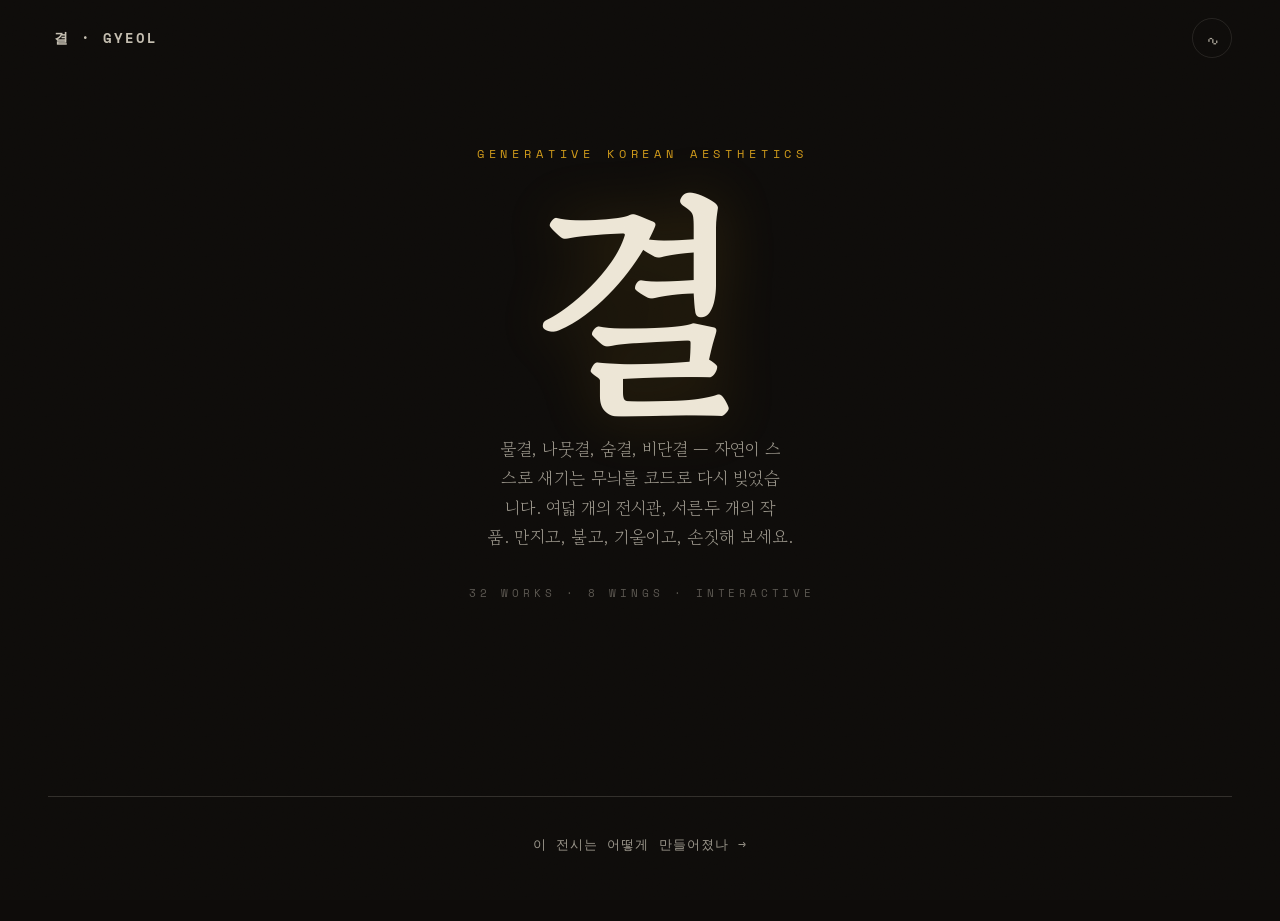
==== index.html @ f8fe2793 "feat: 아트리움/뷰어 정적 뼈대 Co-Authored-By: Claude Fable 5 <noreply@anthropic.com>" ====
<!DOCTYPE html>
<html lang="ko">
<head>
  <meta charset="UTF-8" />
  <meta name="viewport" content="width=device-width, initial-scale=1.0, viewport-fit=cover" />
  <meta name="description" content="결 · GYEOL — 한국적 미감을 코드로 다시 빚은 8관 32작품 인터랙티브 미디어 아트 전시." />
  <title>결 · GYEOL — 한국적 미감의 제너러티브 전시</title>
  <link rel="preconnect" href="https://fonts.googleapis.com" />
  <link rel="preconnect" href="https://fonts.gstatic.com" crossorigin />
  <link href="https://fonts.googleapis.com/css2?family=Gowun+Batang:wght@400;700&family=Space+Mono:wght@400;700&display=swap" rel="stylesheet" />
  <link rel="stylesheet" href="./css/style.css" />
  <script type="importmap">
  { "imports": {
      "three": "https://cdn.jsdelivr.net/npm/three@0.161.0/build/three.module.js",
      "three/addons/": "https://cdn.jsdelivr.net/npm/three@0.161.0/examples/jsm/" } }
  </script>
</head>
<body data-view="atrium">
  <div class="grain" aria-hidden="true"></div>
  <header class="topbar">
    <button class="brand" data-action="home" aria-label="아트리움으로">결 · GYEOL</button>
    <button class="sound-toggle" data-action="sound" aria-pressed="false" aria-label="사운드 켜기/끄기">∿</button>
  </header>
  <main id="atrium" class="atrium">
    <section class="hero">
      <p class="hero__eyebrow">GENERATIVE KOREAN AESTHETICS</p>
      <h1 class="hero__title">결</h1>
      <p class="hero__lead">물결, 나뭇결, 숨결, 비단결 — 자연이 스스로 새기는 무늬를 코드로 다시 빚었습니다.
        여덟 개의 전시관, 서른두 개의 작품. 만지고, 불고, 기울이고, 손짓해 보세요.</p>
      <p class="hero__meta">32 WORKS · 8 WINGS · INTERACTIVE</p>
    </section>
    <section id="wings" class="wings" aria-label="전시관 목록"><!-- main.js가 주입 --></section>
    <footer class="foot"><a href="./making-of.html">이 전시는 어떻게 만들어졌나 →</a></footer>
  </main>
  <section id="viewer" class="viewer" hidden>
    <div id="stage" class="stage"></div>
    <div class="viewer__hud">
      <button data-action="close" aria-label="닫기">✕</button>
      <button data-action="prev" aria-label="이전 작품">‹</button>
      <button data-action="next" aria-label="다음 작품">›</button>
      <button data-action="info" aria-label="작품 정보" aria-expanded="false">ⓘ</button>
    </div>
    <aside id="panel" class="viewer__panel" hidden>
      <h2 id="viewer-title"></h2>
      <p id="viewer-desc"></p>
      <p id="viewer-note" class="note"></p>
    </aside>
    <p id="hint" class="viewer__hint" hidden></p>
  </section>
  <script type="module" src="./js/main.js"></script>
</body>
</html>
---- css/style.css ----
/* ═══════════════════════════════════════════════════════════════════
   결 · GYEOL — 한국적 미감의 제너러티브 미디어 아트 전시
   전역 스타일: 먹빛 배경 위 한지색 타이포, 갤러리다운 여백과 트랜지션
   ═══════════════════════════════════════════════════════════════════ */

:root {
  /* 팔레트 — 먹(ink)·한지(paper)·단청(오방색) */
  --ink:#0E0C0A; --paper:#EDE6D6; --red:#C23B22; --blue:#2C5F93;
  --gold:#E3A81C; --black:#1A1611;

  /* 파생 톤 */
  --paper-dim:color-mix(in srgb,var(--paper) 62%,transparent);
  --paper-faint:color-mix(in srgb,var(--paper) 34%,transparent);
  --hairline:color-mix(in srgb,var(--paper) 16%,transparent);
  --hairline-hi:color-mix(in srgb,var(--gold) 66%,transparent);
  --veil:color-mix(in srgb,var(--ink) 72%,transparent);

  /* 타이포 */
  --serif:'Gowun Batang',serif; --mono:'Space Mono',monospace;

  /* 리듬 */
  --pad:clamp(1.25rem,4vw,3rem);
  --ease:cubic-bezier(.22,.61,.36,1);
}

* { margin:0; box-sizing:border-box; }
html,body { height:100%; }

body {
  background:var(--ink);
  color:var(--paper);
  font-family:var(--serif);
  font-weight:400;
  line-height:1.7;
  overflow-x:hidden;
  -webkit-font-smoothing:antialiased;
  text-rendering:optimizeLegibility;
}

::selection { background:var(--gold); color:var(--ink); }

:where(a){ color:inherit; text-decoration:none; }

:where(button){
  font:inherit; color:inherit; background:none;
  border:0; cursor:pointer; -webkit-tap-highlight-color:transparent;
}

:where(button,a):focus-visible{
  outline:2px solid var(--gold);
  outline-offset:3px;
  border-radius:2px;
}

/* ── 한지 질감: feTurbulence 노이즈 오버레이 ───────────────────────── */
.grain {
  position:fixed; inset:0; pointer-events:none; opacity:.06; z-index:50;
  mix-blend-mode:overlay;
  background-image:url("data:image/svg+xml,%3Csvg xmlns='http://www.w3.org/2000/svg' width='160' height='160'%3E%3Cfilter id='n'%3E%3CfeTurbulence type='fractalNoise' baseFrequency='0.82' numOctaves='3' stitchTiles='stitch'/%3E%3C/filter%3E%3Crect width='100%25' height='100%25' filter='url(%23n)'/%3E%3C/svg%3E");
}

/* ── 뷰 상태 전환 (아트리움 ↔ 뷰어) ──────────────────────────────── */
body[data-view="viewer"] #atrium { display:none; }
body[data-view="atrium"] #viewer { display:none; }
body[data-view="viewer"]{ overflow:hidden; }

/* ═══════════════════════ 상단 바 ═══════════════════════════════════ */
.topbar {
  position:fixed; inset:0 0 auto 0; z-index:60;
  display:flex; align-items:center; justify-content:space-between;
  padding:1.15rem var(--pad);
  pointer-events:none;
}
.topbar > * { pointer-events:auto; }

.brand {
  font-family:var(--mono);
  font-size:.9rem; font-weight:700;
  letter-spacing:.14em;
  color:var(--paper);
  opacity:.82;
  transition:opacity .3s var(--ease), letter-spacing .4s var(--ease);
}
.brand:hover { opacity:1; letter-spacing:.2em; }

.sound-toggle {
  width:2.5rem; height:2.5rem;
  display:grid; place-items:center;
  font-size:1.3rem; line-height:1;
  color:var(--paper);
  border:1px solid var(--hairline);
  border-radius:50%;
  opacity:.7;
  transition:opacity .3s var(--ease), border-color .3s var(--ease),
             color .3s var(--ease), transform .4s var(--ease);
}
.sound-toggle:hover { opacity:1; border-color:var(--hairline-hi); color:var(--gold); }
.sound-toggle[aria-pressed="true"]{
  opacity:1; color:var(--gold); border-color:var(--hairline-hi);
  box-shadow:0 0 0 1px color-mix(in srgb,var(--gold) 30%,transparent) inset;
}

/* ═══════════════════════ 아트리움 ═════════════════════════════════ */
.atrium { min-height:100%; }

/* ── 히어로 ──────────────────────────────────────────────────────── */
.hero {
  display:flex; flex-direction:column; align-items:center;
  text-align:center;
  padding:clamp(7rem,16vh,11rem) var(--pad) clamp(3rem,8vh,5rem);
}

.hero__eyebrow {
  font-family:var(--mono);
  font-size:.72rem; letter-spacing:.42em;
  color:var(--gold);
  opacity:.9;
  padding-left:.42em; /* 자간 시각 보정 */
  margin-bottom:1.6rem;
}

.hero__title {
  font-size:clamp(6rem,24vw,15rem);
  font-weight:700;
  line-height:.9;
  letter-spacing:.02em;
  color:var(--paper);
  text-shadow:0 0 60px color-mix(in srgb,var(--gold) 18%,transparent);
  margin-bottom:1.8rem;
}

.hero__lead {
  max-width:38ch;
  font-size:clamp(1rem,1.35vw,1.18rem);
  color:var(--paper-dim);
  text-wrap:balance;
  margin-bottom:2rem;
}

.hero__meta {
  font-family:var(--mono);
  font-size:.7rem; letter-spacing:.34em;
  color:var(--paper-faint);
  padding-left:.34em;
}

/* ═══════════════════════ 전시관 그리드 ═════════════════════════════ */
.wings {
  display:grid;
  grid-template-columns:repeat(auto-fill,minmax(280px,1fr));
  gap:1rem;
  padding:2rem var(--pad) clamp(4rem,10vh,6rem);
  max-width:1400px;
  margin-inline:auto;
}

.wing-card {
  position:relative;
  display:flex; flex-direction:column; gap:.85rem;
  min-height:14rem;
  padding:1.6rem 1.5rem 1.5rem;
  border:1px solid var(--hairline);
  background:linear-gradient(160deg,
    color-mix(in srgb,var(--paper) 4%,transparent),
    transparent 62%);
  color:inherit; text-align:left;
  overflow:hidden;
  transition:border-color .4s var(--ease), transform .4s var(--ease),
             background .4s var(--ease);
}
/* 좌상단 단청 악센트 라인 — hover 시 자라남 */
.wing-card::before {
  content:""; position:absolute; top:0; left:0;
  width:2px; height:0;
  background:linear-gradient(var(--gold),var(--red));
  transition:height .45s var(--ease);
}
.wing-card:hover,
.wing-card:focus-visible {
  border-color:var(--hairline-hi);
  transform:translateY(-4px);
  background:linear-gradient(160deg,
    color-mix(in srgb,var(--paper) 8%,transparent),
    transparent 66%);
}
.wing-card:hover::before,
.wing-card:focus-visible::before { height:100%; }

/* 관 번호 (main.js 주입 마크업 대비 방어적 스타일) */
.wing-card__index,
.wing-card [data-index] {
  font-family:var(--mono);
  font-size:.72rem; letter-spacing:.28em;
  color:var(--gold); opacity:.85;
}

/* 관 이름 — 한글 + 한자 */
.wing-card h2,
.wing-card__name {
  font-size:1.7rem; font-weight:700; line-height:1.25;
  letter-spacing:.01em;
  color:var(--paper);
}
.wing-card h2 .hanja,
.wing-card__hanja {
  font-weight:400;
  color:var(--paper-dim);
  margin-left:.35em;
  font-size:.8em;
}

/* 관 테마 설명 */
.wing-card p,
.wing-card__theme {
  font-size:.95rem;
  color:var(--paper-dim);
}

/* 작품 칩 목록 */
.wing-card__works {
  display:flex; flex-wrap:wrap; gap:.4rem .6rem;
  margin-top:auto; padding-top:.4rem;
  list-style:none;
}
.work-chip {
  font-family:var(--mono);
  font-size:.75rem; opacity:.7;
  transition:opacity .3s var(--ease), color .3s var(--ease);
}
.work-chip::before { content:"·\00a0"; color:var(--gold); }
.work-chip:first-child::before { content:none; }
.wing-card:hover .work-chip { opacity:.95; }

/* ═══════════════════════ 푸터 ═════════════════════════════════════ */
.foot {
  text-align:center;
  padding:2rem var(--pad) 4rem;
  border-top:1px solid var(--hairline);
  margin:0 var(--pad);
}
.foot a {
  font-family:var(--mono);
  font-size:.82rem; letter-spacing:.08em;
  color:var(--paper-dim);
  transition:color .3s var(--ease), letter-spacing .4s var(--ease);
}
.foot a:hover { color:var(--gold); letter-spacing:.13em; }

/* ═══════════════════════ 뷰어 (전체화면) ═══════════════════════════ */
.viewer { position:fixed; inset:0; z-index:40; background:var(--black); }

.stage, .stage canvas {
  position:absolute; inset:0;
  width:100%; height:100%;
  display:block;
}

/* ── HUD: 화면 모서리 배치, 반투명, hover 시 선명 ─────────────────── */
.viewer__hud { position:absolute; inset:0; pointer-events:none; z-index:2; }

.viewer__hud button {
  position:absolute;
  display:grid; place-items:center;
  width:3rem; height:3rem;
  font-size:1.35rem; line-height:1;
  color:var(--paper);
  background:color-mix(in srgb,var(--ink) 42%,transparent);
  border:1px solid var(--hairline);
  border-radius:50%;
  opacity:.42;
  backdrop-filter:blur(6px); -webkit-backdrop-filter:blur(6px);
  pointer-events:auto;
  transition:opacity .3s var(--ease), border-color .3s var(--ease),
             background .3s var(--ease), transform .3s var(--ease);
}
.viewer__hud button:hover,
.viewer__hud button:focus-visible {
  opacity:1; border-color:var(--hairline-hi);
  background:color-mix(in srgb,var(--ink) 66%,transparent);
}

/* close·sound가 우상단에서 나란히: [✕]  [∿] */
.viewer__hud [data-action="close"]{ top:1.05rem; right:4.6rem; }
.viewer__hud [data-action="prev"] { top:50%; left:1.25rem; transform:translateY(-50%); }
.viewer__hud [data-action="next"] { top:50%; right:1.25rem; transform:translateY(-50%); }
.viewer__hud [data-action="prev"]:hover,
.viewer__hud [data-action="next"]:hover { transform:translateY(-50%) scale(1.06); }
.viewer__hud [data-action="info"] { bottom:1.5rem; right:1.5rem; font-size:1.2rem; }
.viewer__hud [data-action="info"][aria-expanded="true"]{
  opacity:1; color:var(--gold); border-color:var(--hairline-hi);
}

/* ── 정보 패널: 우측 하단 유리모피즘 카드 ────────────────────────── */
.viewer__panel {
  position:absolute; right:1.5rem; bottom:5.4rem; z-index:3;
  width:min(30rem,calc(100vw - 3rem));
  padding:1.6rem 1.7rem;
  background:color-mix(in srgb,var(--ink) 58%,transparent);
  border:1px solid var(--hairline);
  border-radius:14px;
  backdrop-filter:blur(16px) saturate(1.3);
  -webkit-backdrop-filter:blur(16px) saturate(1.3);
  box-shadow:0 18px 50px color-mix(in srgb,#000 55%,transparent);
  transition:opacity .38s var(--ease), transform .38s var(--ease);
}
/* [hidden] 를 애니메이션 가능한 상태로 재정의 (main.js가 토글) */
.viewer__panel[hidden]{
  display:block;
  opacity:0; transform:translateY(14px) scale(.98);
  pointer-events:none;
}
.viewer__panel h2 {
  font-size:1.5rem; font-weight:700; line-height:1.3;
  margin-bottom:.6rem; color:var(--paper);
}
.viewer__panel p { font-size:.95rem; color:var(--paper-dim); }
.viewer__panel .note {
  margin-top:.9rem; padding-top:.9rem;
  border-top:1px solid var(--hairline);
  font-family:var(--mono);
  font-size:.78rem; line-height:1.65;
  color:var(--paper-faint);
}

/* ── 힌트 바: 하단 중앙 ──────────────────────────────────────────── */
.viewer__hint {
  position:absolute; left:50%; bottom:1.6rem; z-index:3;
  transform:translateX(-50%);
  max-width:min(90vw,32rem);
  padding:.6rem 1.15rem;
  text-align:center;
  font-family:var(--mono);
  font-size:.76rem; letter-spacing:.04em;
  color:var(--paper-dim);
  background:color-mix(in srgb,var(--ink) 52%,transparent);
  border:1px solid var(--hairline);
  border-radius:999px;
  backdrop-filter:blur(8px); -webkit-backdrop-filter:blur(8px);
  transition:opacity .4s var(--ease), transform .4s var(--ease);
}
.viewer__hint[hidden]{
  display:block;
  opacity:0; transform:translateX(-50%) translateY(8px);
  pointer-events:none;
}

/* ═══════════════════════ 반응형 ═══════════════════════════════════ */
@media (max-width:900px){
  .wings { grid-template-columns:repeat(auto-fill,minmax(240px,1fr)); }
  .viewer__panel { right:1rem; left:1rem; width:auto; bottom:5rem; }
}

@media (max-width:600px){
  .hero { padding-top:8rem; }
  .hero__title { font-size:4rem; }
  .hero__lead { font-size:1rem; }
  .wings { padding:1rem; grid-template-columns:1fr; }
  .wing-card { min-height:12rem; }
  .viewer__hud button { width:2.7rem; height:2.7rem; font-size:1.2rem; }
  .viewer__hud [data-action="close"]{ right:4.2rem; }
  .foot { margin:0; }
}

/* ── 접근성: 모션 최소화 선호 ────────────────────────────────────── */
@media (prefers-reduced-motion:reduce){
  * { transition-duration:.01ms !important; animation-duration:.01ms !important; }
  .wing-card:hover,
  .wing-card:focus-visible { transform:none; }
}
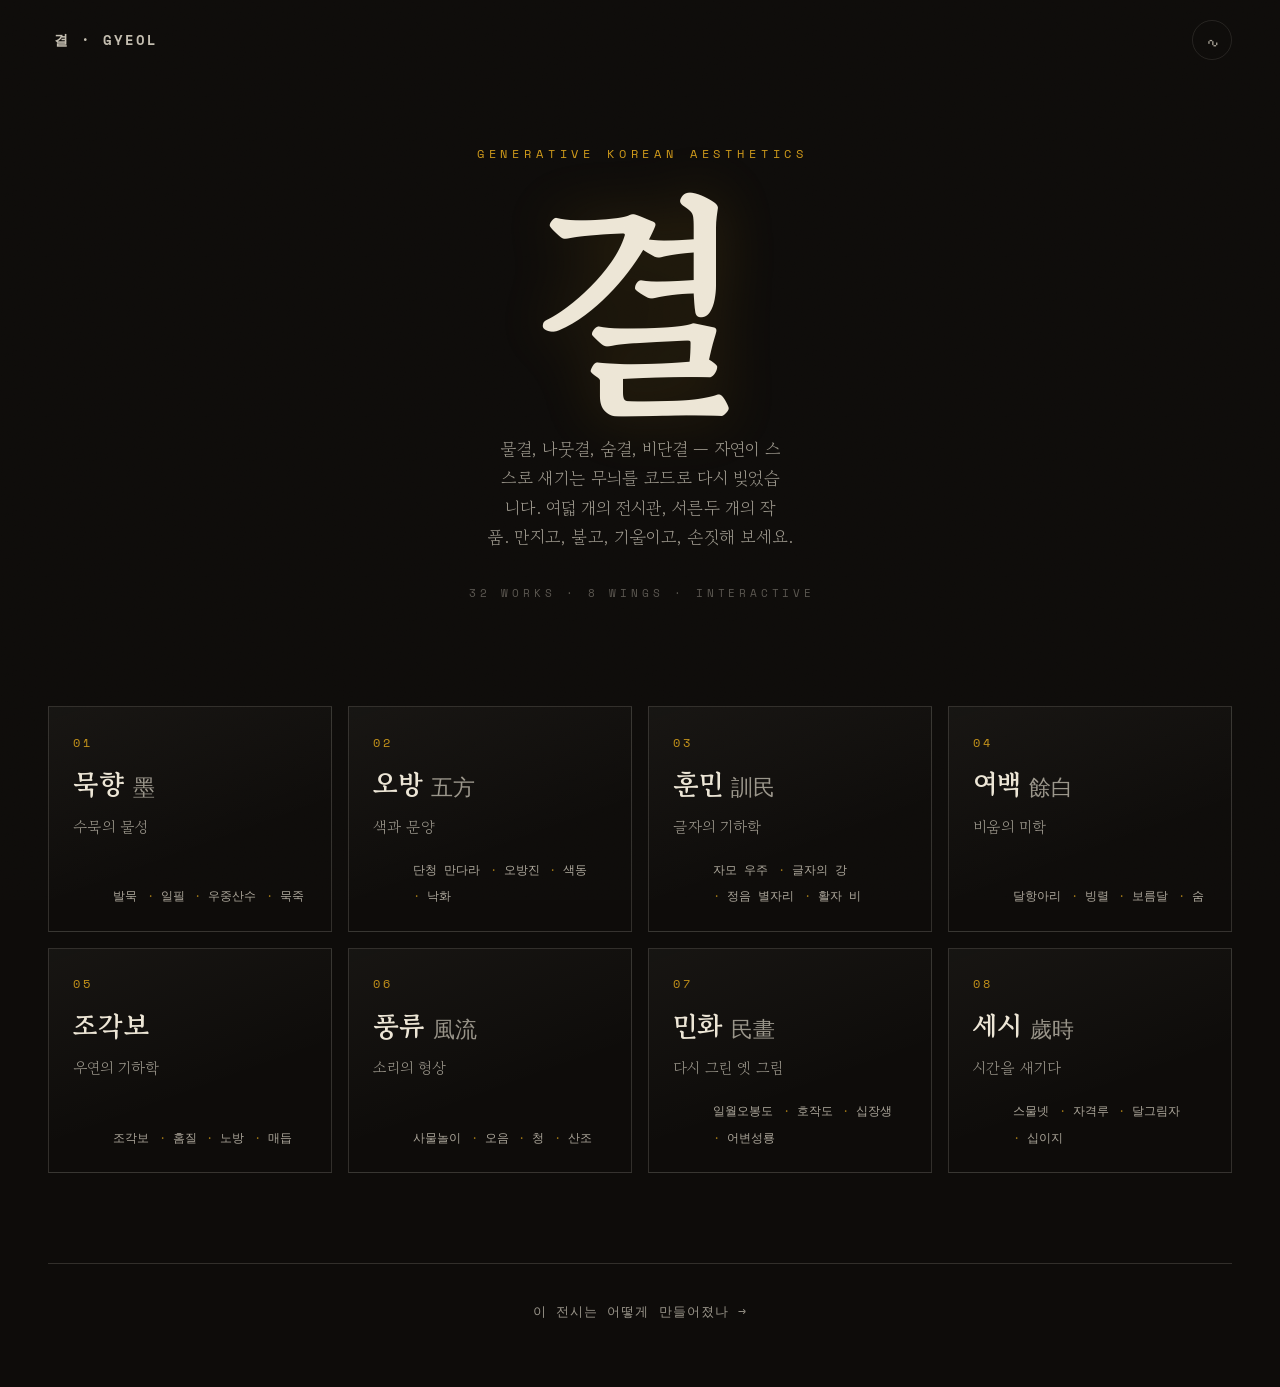
==== commit 548551ea: "fix: 인라인 파비콘 추가 및 브랜드 버튼 터치 타깃 보정 Co-Authored-By: Claude Fable 5 <noreply@anthropic.com>" ====
--- a/index.html
+++ b/index.html
@@ -8,6 +8,7 @@
   <link rel="preconnect" href="https://fonts.googleapis.com" />
   <link rel="preconnect" href="https://fonts.gstatic.com" crossorigin />
   <link href="https://fonts.googleapis.com/css2?family=Gowun+Batang:wght@400;700&family=Space+Mono:wght@400;700&display=swap" rel="stylesheet" />
+  <link rel="icon" href="data:image/svg+xml,%3Csvg xmlns='http://www.w3.org/2000/svg' viewBox='0 0 64 64'%3E%3Crect width='64' height='64' fill='%230E0C0A'/%3E%3Ctext x='32' y='44' font-size='36' text-anchor='middle' fill='%23EDE6D6' font-family='serif'%3E결%3C/text%3E%3C/svg%3E" />
   <link rel="stylesheet" href="./css/style.css" />
   <script type="importmap">
   { "imports": {
--- a/css/style.css
+++ b/css/style.css
@@ -74,6 +74,8 @@
 .topbar > * { pointer-events:auto; }
 
 .brand {
+  display:inline-flex; align-items:center;
+  min-height:44px;
   font-family:var(--mono);
   font-size:.9rem; font-weight:700;
   letter-spacing:.14em;
@@ -279,8 +281,9 @@
   background:color-mix(in srgb,var(--ink) 66%,transparent);
 }
 
-/* close·sound가 우상단에서 나란히: [✕]  [∿] */
-.viewer__hud [data-action="close"]{ top:1.05rem; right:4.6rem; }
+/* close·sound가 우상단에서 나란히: [✕]  [∿]
+   sound-toggle(right:var(--pad), 2.5rem)와 겹치지 않도록 pad 기준으로 close를 왼쪽에 둔다 */
+.viewer__hud [data-action="close"]{ top:1.05rem; right:calc(var(--pad) + 3rem); }
 .viewer__hud [data-action="prev"] { top:50%; left:1.25rem; transform:translateY(-50%); }
 .viewer__hud [data-action="next"] { top:50%; right:1.25rem; transform:translateY(-50%); }
 .viewer__hud [data-action="prev"]:hover,
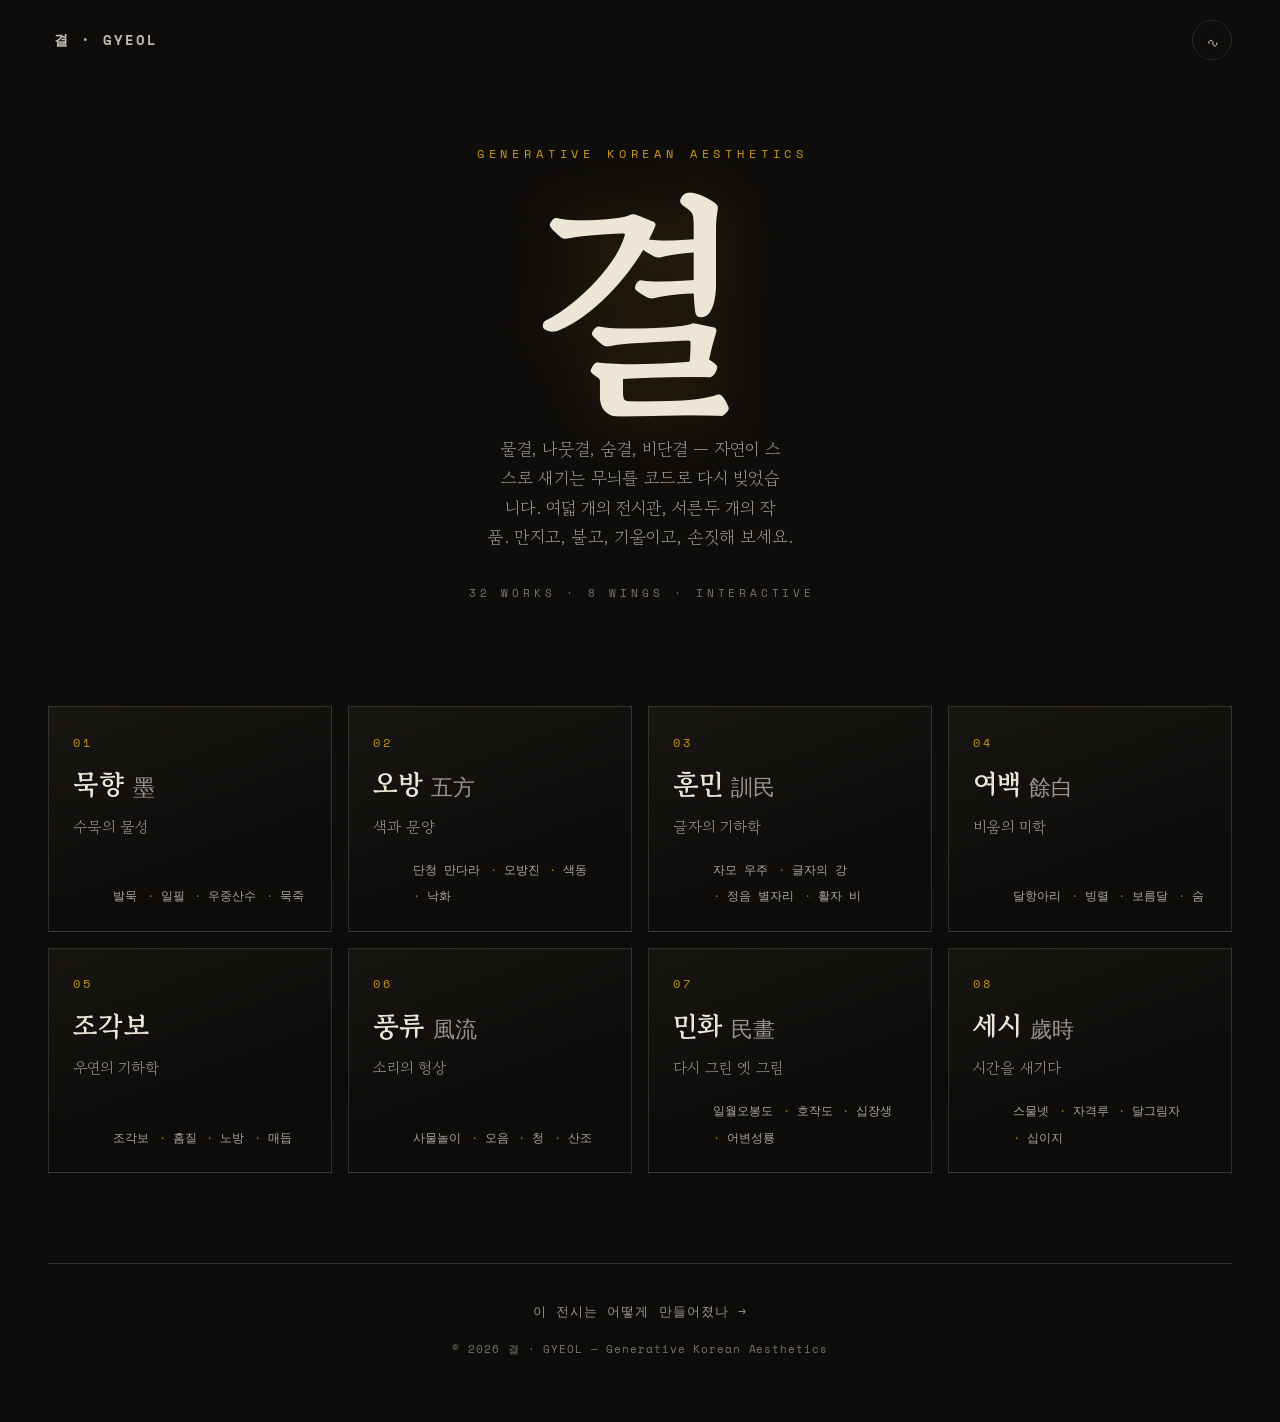
==== commit 2c5f4d41: "fix: 품질 리뷰 반영 — faint 대비 상향·저작권 표기·making-of 보완 Co-Authored-By: Claude Fable 5 <noreply@anthropic.co" ====
--- a/index.html
+++ b/index.html
@@ -31,7 +31,10 @@
       <p class="hero__meta">32 WORKS · 8 WINGS · INTERACTIVE</p>
     </section>
     <section id="wings" class="wings" aria-label="전시관 목록"><!-- main.js가 주입 --></section>
-    <footer class="foot"><a href="./making-of.html">이 전시는 어떻게 만들어졌나 →</a></footer>
+    <footer class="foot">
+      <a href="./making-of.html">이 전시는 어떻게 만들어졌나 →</a>
+      <p class="foot__copy">© 2026 결 · GYEOL — Generative Korean Aesthetics</p>
+    </footer>
   </main>
   <section id="viewer" class="viewer" hidden>
     <div id="stage" class="stage"></div>
--- a/css/style.css
+++ b/css/style.css
@@ -10,7 +10,7 @@
 
   /* 파생 톤 */
   --paper-dim:color-mix(in srgb,var(--paper) 62%,transparent);
-  --paper-faint:color-mix(in srgb,var(--paper) 34%,transparent);
+  --paper-faint:color-mix(in srgb,var(--paper) 48%,transparent);
   --hairline:color-mix(in srgb,var(--paper) 16%,transparent);
   --hairline-hi:color-mix(in srgb,var(--gold) 66%,transparent);
   --veil:color-mix(in srgb,var(--ink) 72%,transparent);
@@ -247,6 +247,12 @@
   transition:color .3s var(--ease), letter-spacing .4s var(--ease);
 }
 .foot a:hover { color:var(--gold); letter-spacing:.13em; }
+.foot__copy, .mk__back .foot__copy {
+  font-family:var(--mono);
+  font-size:.7rem; letter-spacing:.08em;
+  color:var(--paper-faint);
+  margin-top:1rem;
+}
 
 /* ═══════════════════════ 뷰어 (전체화면) ═══════════════════════════ */
 .viewer { position:fixed; inset:0; z-index:40; background:var(--black); }
